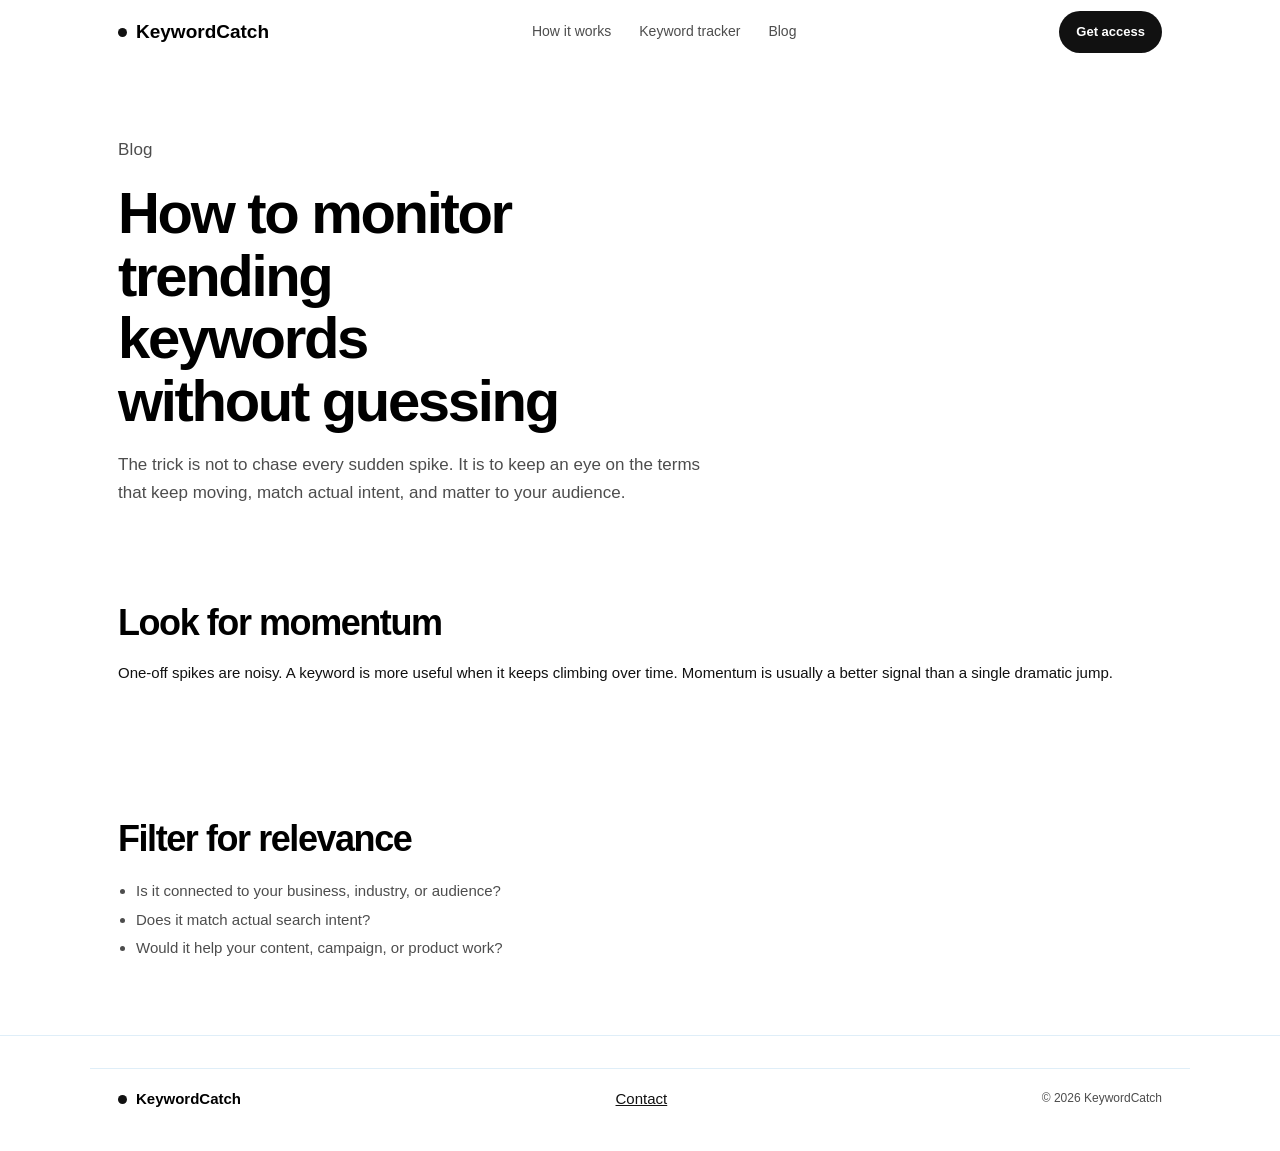
==== blog-how-to-monitor-trending-keywords.html @ 5cee023a "Add files via upload" ====
<!DOCTYPE html>
<html lang="en">
<head>
  <meta charset="UTF-8">
  <meta name="viewport" content="width=device-width, initial-scale=1.0">
  <title>How to monitor trending keywords without guessing | KeywordCatch</title>
  <meta name="description" content="Learn how to monitor trending keywords with a clear process: focus on momentum, relevance, and timing instead of chasing every spike.">
  <meta name="robots" content="index, follow">
  <link rel="canonical" href="https://keywordcatch.com/blog-how-to-monitor-trending-keywords.html">
  <link rel="stylesheet" href="styles.css">
</head>
<body class="seo-page">
  <header class="topbar">
    <div class="wrap topbar-row">
      <a href="index.html" class="brand">
        <span class="brand-dot" aria-hidden="true"></span>
        KeywordCatch
      </a>
      <nav class="topnav" aria-label="Primary navigation">
        <a href="index.html#how">How it works</a>
        <a href="keyword-tracker.html">Keyword tracker</a>
        <a href="blog.html">Blog</a>
      </nav>
      <a href="index.html#pricing" class="btn btn-primary btn-small desktop-only">Get access</a>
    </div>
  </header>

  <main>
    <section class="seo-page-header wrap">
      <p class="kicker">Blog</p>
      <h1>How to monitor trending keywords without guessing</h1>
      <p>
        The trick is not to chase every sudden spike. It is to keep an eye on the terms that keep moving,
        match actual intent, and matter to your audience.
      </p>
    </section>

    <section class="wrap seo-section">
      <h2>Look for momentum</h2>
      <p>One-off spikes are noisy. A keyword is more useful when it keeps climbing over time. Momentum is usually a better signal than a single dramatic jump.</p>
    </section>

    <section class="wrap seo-section">
      <h2>Filter for relevance</h2>
      <ul class="seo-list">
        <li>Is it connected to your business, industry, or audience?</li>
        <li>Does it match actual search intent?</li>
        <li>Would it help your content, campaign, or product work?</li>
      </ul>
    </section>
  </main>

  <footer class="footer">
    <div class="wrap footer-row">
      <a href="index.html" class="brand brand-footer">
        <span class="brand-dot" aria-hidden="true"></span>
        KeywordCatch
      </a>
      <a href="contact.html">Contact</a>
      <p class="footer-copy">© <span id="year"></span> KeywordCatch</p>
    </div>
  </footer>

  <script src="script.js"></script>
</body>
</html>
---- styles.css ----
/* ============================================================
   KeywordCatch — tokens
   ============================================================ */
:root {
  --sky: #58b9ee;
  --sky-soft: #dff4ff;
  --paper: #f4fbff;
  --paper-alt: #ffffff;
  --ink: #111111;
  --ink-soft: #4d4d4d;
  --navy: #111111;
  --navy-deep: #000000;
  --coral: #111111;
  --coral-deep: #000000;
  --green: #1d8f66;
  --line: #dfeef8;
  --line-soft: #edf9ff;

  --font-display: 'Inter', 'Segoe UI', Arial, sans-serif;
  --font-body: 'Inter', 'Segoe UI', Arial, sans-serif;

  --wrap: 1100px;
}

* { box-sizing: border-box; }

html { scroll-behavior: smooth; }

body {
  margin: 0;
  background: linear-gradient(180deg, var(--sky) 0%, var(--sky-soft) 18%, #ffffff 36%, #ffffff 100%);
  color: var(--ink);
  font-family: var(--font-body);
  font-size: 15px;
  line-height: 1.65;
  -webkit-font-smoothing: antialiased;
}

.visually-hidden {
  position: absolute;
  width: 1px; height: 1px;
  overflow: hidden;
  clip: rect(0 0 0 0);
}

a { color: inherit; }

h1, h2, h3 {
  font-family: var(--font-display);
  font-weight: 700;
  color: var(--navy-deep);
  margin: 0 0 0.5em;
  line-height: 1.08;
  letter-spacing: -0.04em;
}

h2 { font-size: clamp(28px, 4vw, 38px); font-weight: 700; }
h3 { font-size: 19px; font-weight: 700; }

p { margin: 0 0 1em; }

.wrap {
  max-width: var(--wrap);
  margin: 0 auto;
  padding: 0 28px;
}
.wrap-narrow { max-width: 720px; }

:focus-visible {
  outline: 2px solid var(--coral);
  outline-offset: 3px;
}

/* ============================================================
   Buttons
   ============================================================ */
.btn {
  display: inline-flex;
  align-items: center;
  gap: 8px;
  font-family: var(--font-body);
  font-size: 14px;
  font-weight: 600;
  text-decoration: none;
  padding: 13px 22px;
  border-radius: 999px;
  border: 1px solid transparent;
  cursor: pointer;
  transition: background-color .15s ease, border-color .15s ease, color .15s ease;
}
.btn-small { padding: 9px 16px; font-size: 13px; }

.btn-primary {
  background: #111111;
  color: #ffffff;
  border-color: rgba(17, 17, 17, 0.14);
}
.btn-primary:hover { background: #000000; }

.btn-ghost {
  background: transparent;
  color: var(--navy-deep);
  border-color: rgba(17, 17, 17, 0.18);
}
.btn-ghost:hover { background: var(--ink); color: var(--paper); }

/* ============================================================
   Top bar
   ============================================================ */
.topbar {
  position: sticky;
  top: 0;
  z-index: 20;
  background: rgba(255, 255, 255, 0.94);
  backdrop-filter: blur(6px);
}
.topbar-row {
  display: flex;
  align-items: center;
  justify-content: space-between;
  height: 64px;
}
.brand {
  display: inline-flex;
  align-items: center;
  gap: 9px;
  font-family: var(--font-display);
  font-size: 19px;
  font-weight: 700;
  text-decoration: none;
  color: var(--navy-deep);
}
.brand-dot {
  width: 9px; height: 9px;
  border-radius: 50%;
  background: var(--coral);
  display: inline-block;
}
.topnav {
  display: flex;
  gap: 28px;
  font-size: 14px;
}
.topnav a { text-decoration: none; color: var(--ink-soft); }
.topnav a:hover { color: var(--ink); }

@media (max-width: 720px) {
  .topnav,
  .desktop-only {
    display: none;
  }

  .topbar-row {
    position: relative;
    gap: 14px;
  }

  .menu-toggle {
    display: inline-flex;
    flex-direction: column;
    justify-content: center;
    gap: 4px;
    width: 40px;
    height: 40px;
    border: 1px solid rgba(17, 17, 17, 0.18);
    border-radius: 999px;
    background: #fff;
    padding: 0 10px;
    cursor: pointer;
  }

  .menu-toggle span {
    display: block;
    height: 2px;
    width: 100%;
    background: var(--ink);
    border-radius: 999px;
  }

  .mobile-menu {
    display: none;
    flex-direction: column;
    gap: 12px;
    padding: 0 28px 20px;
    background: #fff;
  }

  .mobile-menu.is-open {
    display: flex;
  }

  .mobile-menu a {
    text-decoration: none;
    color: var(--ink);
    font-weight: 600;
  }

  .mobile-menu .btn {
    width: fit-content;
  }
}

@media (min-width: 721px) {
  .menu-toggle,
  .mobile-menu {
    display: none !important;
  }
}

/* ============================================================
   Hero
   ============================================================ */
.hero {
  display: grid;
  grid-template-columns: 1.05fr 0.95fr;
  gap: 56px;
  align-items: start;
  padding: 76px 28px 64px;
}
@media (max-width: 900px) {
  .hero { grid-template-columns: 1fr; padding-top: 48px; }
}

.kicker {
  font-size: 13px;
  color: var(--coral-deep);
  margin: 0 0 18px;
  letter-spacing: 0.01em;
}

.hero h1 {
  font-size: clamp(42px, 5.6vw, 72px);
  max-width: 14ch;
  margin-bottom: 22px;
  line-height: 0.95;
}

.hero-sub {
  max-width: 46ch;
  color: var(--ink-soft);
  font-size: 17px;
  line-height: 1.6;
}

.hero-actions {
  display: flex;
  gap: 14px;
  flex-wrap: wrap;
  margin: 28px 0 44px;
}

.hero-stats {
  display: flex;
  gap: 36px;
  margin: 0;
  padding-top: 24px;
  border-top: 1px solid var(--line);
}
.hero-stats dt {
  font-family: var(--font-display);
  font-size: 24px;
  color: var(--navy-deep);
}
.hero-stats dd {
  margin: 2px 0 0;
  font-size: 12.5px;
  color: var(--ink-soft);
}

/* ---- terminal / live ticker ---- */
.hero-demo { position: relative; }
.term {
  background: #fffdf9;
  border: 1px solid rgba(18, 23, 42, 0.08);
  border-radius: 8px;
  overflow: hidden;
  box-shadow: 0 18px 40px -24px rgba(18, 23, 42, 0.25);
}
.term-bar {
  display: flex;
  align-items: center;
  gap: 8px;
  padding: 11px 14px;
  background: #f4efe8;
  border-bottom: 1px solid rgba(18, 23, 42, 0.08);
}
.term-dot-live {
  width: 8px; height: 8px;
  border-radius: 50%;
  background: var(--green);
  box-shadow: 0 0 0 3px rgba(31,157,108,0.18);
  flex: 0 0 auto;
}
.term-title {
  color: var(--navy-deep);
  font-size: 12px;
  font-weight: 600;
}
.term-status {
  margin-left: auto;
  font-size: 11px;
  color: var(--coral-deep);
  text-transform: lowercase;
  background: rgba(214, 67, 47, 0.08);
  border: 1px solid rgba(214, 67, 47, 0.18);
  border-radius: 999px;
  padding: 3px 8px;
}
.term-list {
  list-style: none;
  margin: 0;
  padding: 8px 0;
  min-height: 340px;
  max-height: 340px;
  overflow: hidden;
  background: linear-gradient(180deg, #fffefb 0%, #f7f3ed 100%);
}
.term-list li {
  display: flex;
  align-items: center;
  gap: 10px;
  padding: 10px 16px;
  font-size: 13px;
  color: var(--ink);
  border-bottom: 1px solid rgba(18, 23, 42, 0.06);
  animation: rowIn .45s cubic-bezier(.2, .7, .2, 1) both;
}
.term-list li.trend-up-row {
  background: rgba(31, 157, 108, 0.04);
}
.term-list li.trend-down-row {
  background: rgba(214, 67, 47, 0.03);
}
.term-list li .word-bar {
  width: 4px;
  height: 22px;
  border-radius: 999px;
  background: linear-gradient(180deg, var(--coral) 0%, #f09a8a 100%);
  flex: 0 0 auto;
  box-shadow: 0 0 0 2px rgba(214, 67, 47, 0.08);
}
.term-list li.trend-up-row .word-bar {
  background: linear-gradient(180deg, var(--green) 0%, #7ad3b3 100%);
  box-shadow: 0 0 0 2px rgba(31, 157, 108, 0.08);
}
.term-list li.trend-down-row .word-bar {
  background: linear-gradient(180deg, var(--coral) 0%, #f09a8a 100%);
}
.term-list li .pos {
  display: inline-flex;
  align-items: center;
  justify-content: center;
  min-width: 32px;
  padding: 4px 6px;
  background: rgba(214, 67, 47, 0.12);
  color: var(--coral-deep);
  border: 1px solid rgba(214, 67, 47, 0.18);
  border-radius: 999px;
  font-size: 10px;
  font-weight: 700;
  letter-spacing: 0.04em;
  flex: 0 0 auto;
}
.term-list li.trend-up-row .pos {
  background: rgba(31, 157, 108, 0.12);
  color: var(--green);
  border-color: rgba(31, 157, 108, 0.18);
}
.term-list li .trend {
  display: inline-flex;
  align-items: center;
  justify-content: center;
  width: 18px;
  height: 18px;
  border-radius: 50%;
  font-size: 11px;
  font-weight: 700;
  flex: 0 0 auto;
}
.term-list li .trend-up {
  background: rgba(31, 157, 108, 0.12);
  color: var(--green);
}
.term-list li .trend-down {
  background: rgba(214, 67, 47, 0.12);
  color: var(--coral-deep);
}
.term-list li .t {
  color: #5f677d;
  font-size: 11.5px;
  flex: 0 0 auto;
}
.term-list li .cat {
  color: var(--navy-deep);
  background: rgba(30, 42, 71, 0.08);
  border: 1px solid rgba(30, 42, 71, 0.12);
  border-radius: 999px;
  padding: 3px 8px;
  font-size: 10.5px;
  font-weight: 600;
  flex: 0 0 auto;
}
.term-list li .q {
  flex: 1 1 auto;
  color: var(--ink);
  background: rgba(214, 67, 47, 0.06);
  border-left: 2px solid var(--coral);
  padding: 4px 8px 4px 10px;
  overflow: hidden;
  text-overflow: ellipsis;
  white-space: nowrap;
  font-weight: 500;
}
.term-list li.trend-up-row .q {
  background: rgba(31, 157, 108, 0.06);
  border-left-color: var(--green);
}
@keyframes rowIn {
  from {
    opacity: 0;
    transform: translateY(-16px) scale(0.98);
  }
  to {
    opacity: 1;
    transform: translateY(0) scale(1);
  }
}
@media (prefers-reduced-motion: reduce) {
  .term-list li { animation: none; }
}

.hero-demo-caption {
  margin: 10px 2px 0;
  font-size: 11.5px;
  color: var(--ink-soft);
}

/* ============================================================
   Trust row
   ============================================================ */
.trust-row {
  padding: 30px 28px 64px;
  border-bottom: 1px solid var(--line);
}
.trust-label {
  font-size: 12px;
  color: var(--ink-soft);
  margin: 0 0 14px;
  text-transform: none;
  letter-spacing: 0.01em;
}
.client-row {
  display: flex;
  flex-wrap: wrap;
  gap: 12px;
}
.client-row span {
  display: inline-flex;
  align-items: center;
  justify-content: center;
  min-height: 42px;
  padding: 10px 18px;
  border-radius: 999px;
  background: rgba(255, 255, 255, 0.72);
  border: 1px solid rgba(17, 17, 17, 0.08);
  color: var(--ink-soft);
  font-weight: 600;
  letter-spacing: -0.02em;
  box-shadow: 0 8px 18px -18px rgba(17, 17, 17, 0.25);
}


/* ============================================================
   Sections
   ============================================================ */
.section { padding: 76px 0; }
.section-alt { background: var(--paper-alt); }
.section-sub { color: var(--ink-soft); max-width: 52ch; margin-top: -6px; }

/* ---- steps ---- */
.steps {
  list-style: none;
  margin: 44px 0 0;
  padding: 0;
  display: grid;
  grid-template-columns: repeat(3, 1fr);
  gap: 40px;
}
@media (max-width: 760px) {
  .steps { grid-template-columns: 1fr; }
}
.steps li { border-top: 1px solid var(--ink); padding-top: 18px; }
.step-no {
  font-family: var(--font-mono);
  font-size: 12px;
  color: var(--coral-deep);
  display: block;
  margin-bottom: 10px;
}
.steps p { color: var(--ink-soft); font-size: 14px; }

/* ---- features ---- */
.feature-grid {
  margin-top: 44px;
  display: grid;
  grid-template-columns: repeat(3, 1fr);
  gap: 1px;
  background: var(--line-soft);
  border: 1px solid var(--line-soft);
}
@media (max-width: 760px) {
  .feature-grid { grid-template-columns: 1fr; }
}
.feature {
  background: #ffffff;
  padding: 30px 26px;
}
.feature p { color: var(--ink-soft); font-size: 13.5px; margin-bottom: 0; }
.feature-lead {
  grid-column: span 3;
  background: #ffffff;
  border: 1px solid var(--line);
}
.feature-lead h3, .feature-lead p { color: var(--ink); }
.feature-lead h3 { font-family: var(--font-display); font-size: 24px; max-width: 20ch; }
.feature-lead p { color: var(--ink-soft); max-width: 50ch; }
@media (max-width: 760px) {
  .feature-lead { grid-column: span 1; }
}

/* ============================================================
   Pricing table
   ============================================================ */
.price-table {
  width: 100%;
  border-collapse: collapse;
  margin-top: 40px;
  font-size: 13.5px;
}
.price-table th, .price-table td {
  padding: 14px 18px;
  border-bottom: 1px solid var(--line);
  text-align: center;
}
.price-table thead th { text-align: center; }
.price-table th[scope="row"] {
  text-align: left;
  font-weight: 500;
  color: var(--ink-soft);
}
.price-table-plan { visibility: hidden; }
.price-table thead tr th:first-child { text-align: left; }

.price-table thead th {
  font-family: var(--font-display);
  font-size: 17px;
  font-weight: 500;
  color: var(--navy-deep);
  padding-bottom: 18px;
  border-bottom: 2px solid var(--ink);
}
.price-table-featured {
  background: var(--paper-alt);
}
.price {
  font-family: var(--font-display);
  font-size: 20px;
  color: var(--navy-deep);
}
.price-period { font-size: 12px; color: var(--ink-soft); }
.price-table-cta-row td { border-bottom: none; padding-top: 22px; }

@media (max-width: 700px) {
  .price-table { font-size: 12px; }
  .price-table th, .price-table td { padding: 10px 8px; }
}

/* ============================================================
   FAQ
   ============================================================ */
.faq-list { margin-top: 36px; }
.faq-list details {
  border-bottom: 1px solid var(--line);
  padding: 18px 0;
}
.faq-list summary {
  cursor: pointer;
  font-family: var(--font-display);
  font-size: 17px;
  color: var(--navy-deep);
  list-style: none;
  display: flex;
  justify-content: space-between;
  align-items: center;
  gap: 12px;
}
.faq-list summary::-webkit-details-marker { display: none; }
.faq-list summary::after {
  content: '+';
  font-family: var(--font-mono);
  color: var(--coral);
  font-size: 20px;
  flex: 0 0 auto;
}
.faq-list details[open] summary::after { content: '–'; }
.faq-list p {
  margin: 12px 0 0;
  color: var(--ink-soft);
  font-size: 14px;
  max-width: 60ch;
}

/* ============================================================
   Closing CTA
   ============================================================ */
.closing { text-align: left; }
.closing-inner h2 { max-width: 16ch; }

.seo-page {
  background: #ffffff;
}

.seo-page-header {
  padding: 72px 28px 32px;
}

.seo-page-header h1 {
  font-size: clamp(36px, 5vw, 58px);
  max-width: 14ch;
  margin-bottom: 18px;
}

.seo-page-header p {
  max-width: 62ch;
  color: var(--ink-soft);
  font-size: 17px;
}

.seo-grid {
  display: grid;
  grid-template-columns: repeat(3, minmax(0, 1fr));
  gap: 24px;
  padding: 12px 28px 0;
}

.seo-card {
  background: #ffffff;
  border: 1px solid var(--line);
  border-radius: 18px;
  padding: 24px 22px;
  box-shadow: 0 10px 28px -24px rgba(17, 17, 17, 0.22);
}

.seo-card h2 {
  font-size: clamp(20px, 2vw, 26px);
  margin-bottom: 12px;
}

.seo-card p,
.seo-card li {
  color: var(--ink-soft);
  font-size: 15px;
}

.seo-card a {
  color: var(--navy-deep);
  text-decoration: none;
}

.seo-section {
  padding: 48px 28px 72px;
}

.seo-section h2 {
  font-size: clamp(26px, 4vw, 36px);
  margin-bottom: 18px;
}

.seo-list {
  margin: 0;
  padding-left: 18px;
  color: var(--ink-soft);
  line-height: 1.9;
}

/* ---- private sheet test page ---- */
.test-header {
  padding-bottom: 24px;
}
.test-status {
  color: var(--ink-soft);
  font-size: 13px;
}
.test-table-wrap {
  padding-bottom: 80px;
}
.test-table-scroll {
  overflow-x: auto;
  border: 1px solid var(--line);
  background: #ffffff;
}
.test-table {
  width: 100%;
  min-width: 640px;
  border-collapse: collapse;
  font-size: 14px;
}
.test-table th,
.test-table td {
  padding: 13px 16px;
  border-bottom: 1px solid var(--line);
  text-align: left;
  white-space: nowrap;
}
.test-table th {
  background: var(--sky-soft);
  color: var(--ink);
  font-weight: 700;
}
.test-table tr:last-child td {
  border-bottom: 0;
}
.test-empty {
  margin-top: 16px;
  color: var(--ink-soft);
}

/* ---- contact page ---- */
.contact-header {
  padding-bottom: 24px;
}
.contact-layout {
  display: grid;
  grid-template-columns: minmax(0, .8fr) minmax(0, 1.2fr);
  gap: 64px;
  padding-bottom: 80px;
}
.contact-aside h2 {
  font-size: clamp(24px, 3vw, 32px);
}
.contact-aside p {
  max-width: 38ch;
  color: var(--ink-soft);
}
.contact-email a {
  color: var(--ink);
  font-weight: 600;
}
.contact-form {
  display: grid;
  gap: 18px;
  padding: 28px;
  border: 1px solid var(--line);
  background: #ffffff;
  box-shadow: 0 14px 32px -28px rgba(17, 17, 17, .35);
}
.form-field {
  display: grid;
  gap: 7px;
}
.form-field label {
  font-size: 13px;
  font-weight: 600;
}
.form-field input,
.form-field select,
.form-field textarea {
  width: 100%;
  border: 1px solid #cfe5f2;
  border-radius: 6px;
  background: #fbfeff;
  color: var(--ink);
  font: inherit;
  padding: 11px 12px;
}
.form-field textarea {
  resize: vertical;
  min-height: 132px;
}
.form-field input:focus,
.form-field select:focus,
.form-field textarea:focus {
  border-color: var(--sky);
  outline: 2px solid rgba(88, 185, 238, .2);
  outline-offset: 1px;
}
.form-note {
  margin: -6px 0 0;
  color: var(--ink-soft);
  font-size: 12px;
}
.contact-form button:disabled {
  cursor: wait;
  opacity: .65;
}

@media (max-width: 760px) {
  .contact-layout {
    grid-template-columns: 1fr;
    gap: 32px;
    padding-bottom: 56px;
  }
  .contact-form {
    padding: 22px;
  }
}

/* ============================================================
   Footer
   ============================================================ */
.footer { border-top: 1px solid var(--line); padding: 32px 0 40px; }
.footer-top {
  display: flex;
  justify-content: space-between;
  gap: 32px;
  align-items: flex-start;
  padding-bottom: 20px;
}
.footer-brand-block {
  min-width: 180px;
}
.footer-menu {
  display: grid;
  grid-template-columns: repeat(3, minmax(150px, 1fr));
  gap: 28px;
  width: min(540px, 100%);
}
.footer-menu h3 {
  margin: 0 0 12px;
  font-size: 13px;
  text-transform: uppercase;
  letter-spacing: 0.08em;
  color: var(--ink-soft);
}
.footer-menu a {
  display: block;
  margin-bottom: 10px;
  color: var(--ink);
  text-decoration: none;
  font-size: 14px;
}
.footer-row {
  display: flex;
  align-items: center;
  gap: 20px;
  flex-wrap: wrap;
  justify-content: space-between;
  border-top: 1px solid var(--line);
  padding-top: 18px;
}
.brand-footer { font-size: 15px; }
.footer-note, .footer-copy {
  margin: 0;
  font-size: 12px;
  color: var(--ink-soft);
}

@media (max-width: 760px) {
  .footer-top {
    flex-direction: column;
  }
  .footer-menu {
    grid-template-columns: 1fr;
    width: 100%;
  }
}

@media (max-width: 760px) {
  .seo-grid {
    grid-template-columns: 1fr;
  }
}
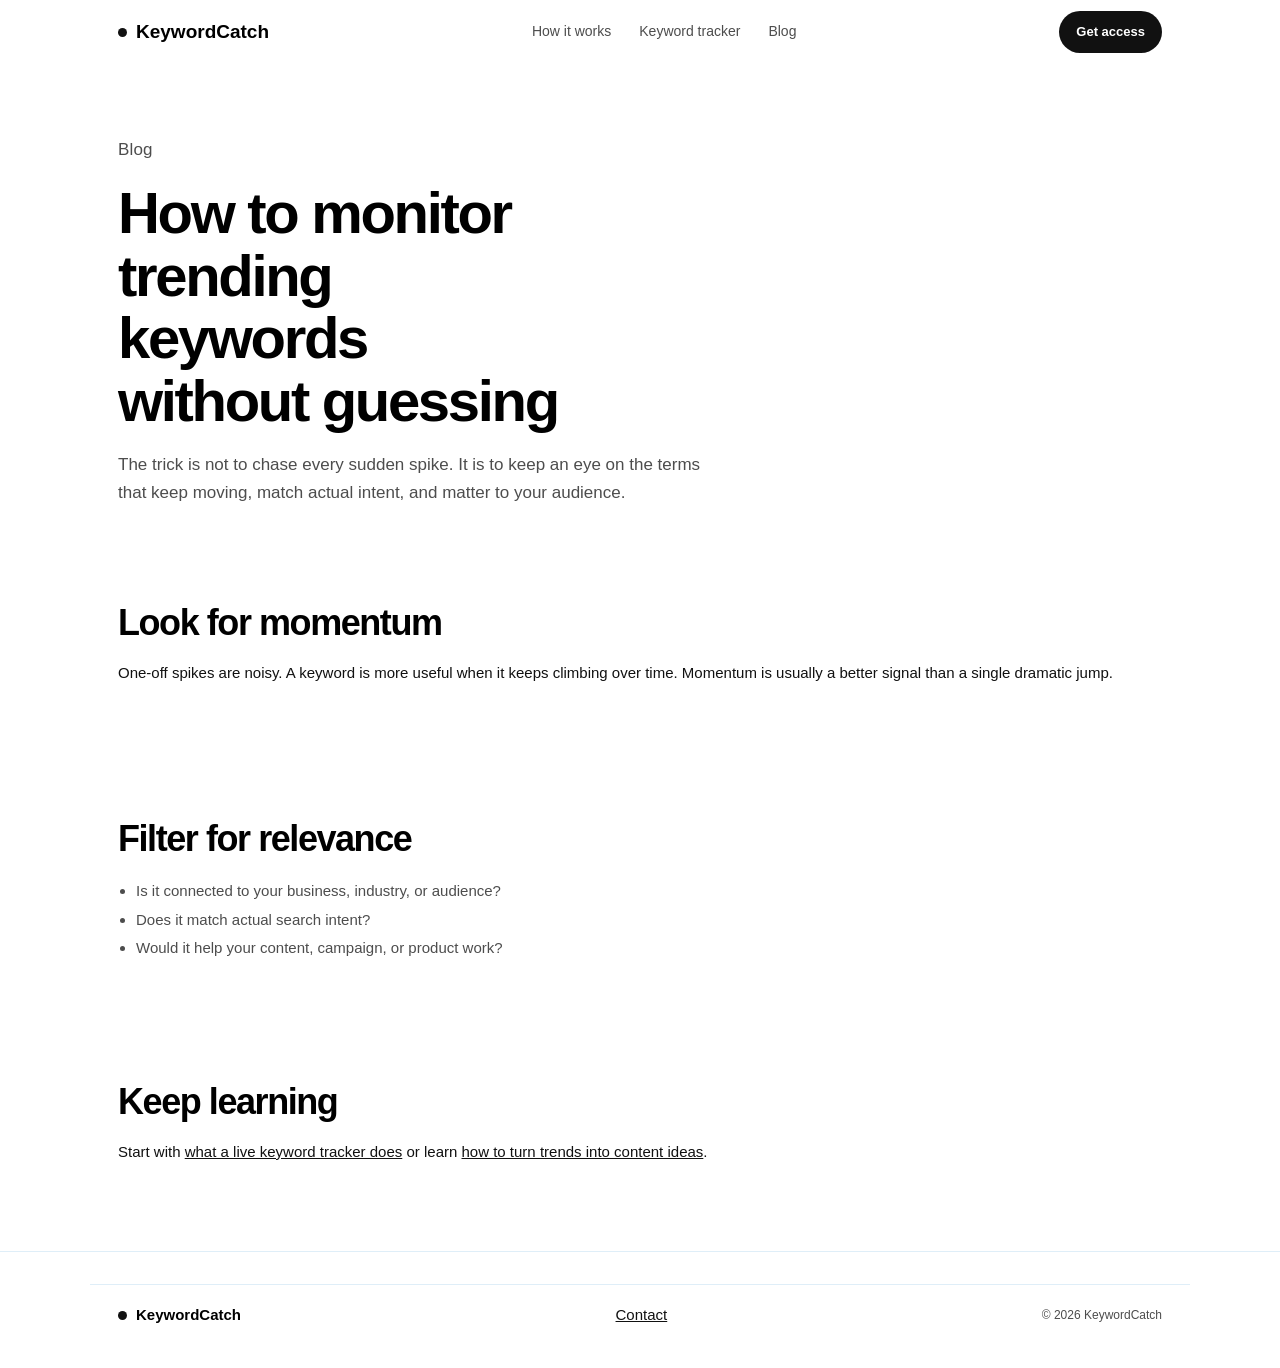
==== commit bdd289ad: "Add files via upload" ====
--- a/blog-how-to-monitor-trending-keywords.html
+++ b/blog-how-to-monitor-trending-keywords.html
@@ -3,25 +3,41 @@
 <head>
   <meta charset="UTF-8">
   <meta name="viewport" content="width=device-width, initial-scale=1.0">
+  <!-- Google tag (gtag.js) -->
+  <script async src="https://www.googletagmanager.com/gtag/js?id=G-NPL1SN04KD"></script>
+  <script>
+    window.dataLayer = window.dataLayer || [];
+    function gtag(){dataLayer.push(arguments);}
+    gtag('js', new Date());
+    gtag('config', 'G-NPL1SN04KD');
+  </script>
   <title>How to monitor trending keywords without guessing | KeywordCatch</title>
   <meta name="description" content="Learn how to monitor trending keywords with a clear process: focus on momentum, relevance, and timing instead of chasing every spike.">
   <meta name="robots" content="index, follow">
   <link rel="canonical" href="https://keywordcatch.com/blog-how-to-monitor-trending-keywords.html">
+  <meta property="og:type" content="article">
+  <meta property="og:title" content="How to monitor trending keywords without guessing | KeywordCatch">
+  <meta property="og:description" content="Use momentum, relevance, and timing to monitor trending keywords more effectively.">
+  <meta property="og:url" content="https://keywordcatch.com/blog-how-to-monitor-trending-keywords.html">
+  <meta property="og:site_name" content="KeywordCatch">
+  <meta name="twitter:card" content="summary_large_image">
+  <meta name="twitter:title" content="How to monitor trending keywords without guessing">
+  <meta name="twitter:description" content="Use momentum, relevance, and timing to monitor trending keywords more effectively.">
   <link rel="stylesheet" href="styles.css">
 </head>
 <body class="seo-page">
   <header class="topbar">
     <div class="wrap topbar-row">
-      <a href="index.html" class="brand">
+      <a href="/" class="brand">
         <span class="brand-dot" aria-hidden="true"></span>
         KeywordCatch
       </a>
       <nav class="topnav" aria-label="Primary navigation">
-        <a href="index.html#how">How it works</a>
+        <a href="/#how">How it works</a>
         <a href="keyword-tracker.html">Keyword tracker</a>
         <a href="blog.html">Blog</a>
       </nav>
-      <a href="index.html#pricing" class="btn btn-primary btn-small desktop-only">Get access</a>
+      <a href="/#pricing" class="btn btn-primary btn-small desktop-only">Get access</a>
     </div>
   </header>
 
@@ -48,11 +64,16 @@
         <li>Would it help your content, campaign, or product work?</li>
       </ul>
     </section>
+
+    <section class="wrap seo-section">
+      <h2>Keep learning</h2>
+      <p>Start with <a href="blog-what-is-a-live-keyword-tracker.html">what a live keyword tracker does</a> or learn <a href="blog-turn-trending-keywords-into-content-ideas.html">how to turn trends into content ideas</a>.</p>
+    </section>
   </main>
 
   <footer class="footer">
     <div class="wrap footer-row">
-      <a href="index.html" class="brand brand-footer">
+      <a href="/" class="brand brand-footer">
         <span class="brand-dot" aria-hidden="true"></span>
         KeywordCatch
       </a>
@@ -61,6 +82,27 @@
     </div>
   </footer>
 
+  <script type="application/ld+json">
+  {
+    "@context": "https://schema.org",
+    "@type": "Article",
+    "headline": "How to monitor trending keywords without guessing",
+    "description": "Learn how to monitor trending keywords with a clear process: focus on momentum, relevance, and timing instead of chasing every spike.",
+    "mainEntityOfPage": "https://keywordcatch.com/blog-how-to-monitor-trending-keywords.html",
+    "publisher": { "@id": "https://keywordcatch.com/#organization" },
+    "author": { "@type": "Organization", "name": "KeywordCatch" }
+  }
+  </script>
+
+  <script>
+    if (window.location.pathname.endsWith('/index.html')) {
+      // Replace /index.html with / while keeping query params & hashes
+      const cleanPath = window.location.pathname.replace(/\/index\.html$/, '/')
+                      + window.location.search
+                      + window.location.hash;
+      window.history.replaceState(null, '', cleanPath);
+    }
+  </script>
   <script src="script.js"></script>
 </body>
 </html>
--- a/styles.css
+++ b/styles.css
@@ -198,6 +198,10 @@
   .mobile-menu .btn {
     width: fit-content;
   }
+
+  .mobile-menu .btn-primary {
+    color: #ffffff;
+  }
 }
 
 @media (min-width: 721px) {
@@ -470,6 +474,7 @@
 }
 
 
+
 /* ============================================================
    Sections
    ============================================================ */
@@ -687,12 +692,42 @@
 .test-header {
   padding-bottom: 24px;
 }
+.country-flag {
+  display: inline-block;
+  margin-right: 8px;
+  font-size: 0.72em;
+  letter-spacing: 0;
+  vertical-align: 0.08em;
+}
 .test-status {
   color: var(--ink-soft);
   font-size: 13px;
 }
 .test-table-wrap {
   padding-bottom: 80px;
+}
+.sheet-tabs {
+  display: flex;
+  gap: 8px;
+  flex-wrap: wrap;
+  margin-bottom: 16px;
+}
+.sheet-tab {
+  border: 1px solid #cfe5f2;
+  border-radius: 999px;
+  background: #ffffff;
+  color: var(--ink-soft);
+  font: inherit;
+  font-size: 13px;
+  font-weight: 600;
+  padding: 9px 14px;
+  cursor: pointer;
+}
+.sheet-tab.is-active,
+.sheet-tab:hover {
+  background: var(--ink);
+  border-color: var(--ink);
+  color: #ffffff;
 }
 .test-table-scroll {
   overflow-x: auto;
@@ -719,6 +754,17 @@
 }
 .test-table tr:last-child td {
   border-bottom: 0;
+}
+.trend-arrow {
+  width: 72px;
+  color: var(--green);
+  font-size: 20px;
+  font-weight: 700;
+  text-align: center !important;
+}
+.sheet-tab[data-tab="dying"] + .sheet-tab,
+.test-table .trend-arrow[aria-label="Dying"] {
+  color: var(--coral-deep);
 }
 .test-empty {
   margin-top: 16px;
